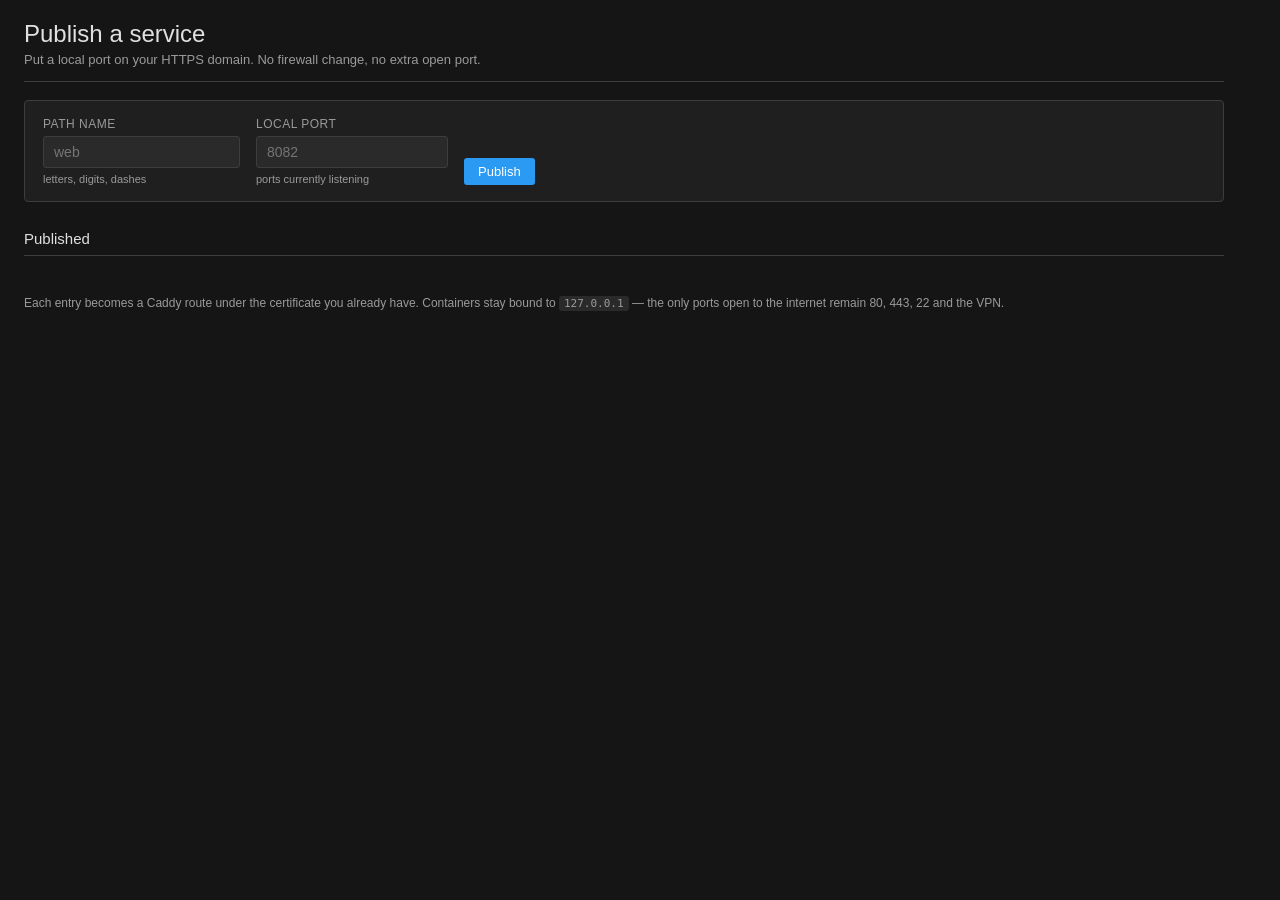
==== cockpit/publish.html @ 55631a29 "publish: expose local services on the domain without opening ports A container on 127.0.0.1:8082 was" ====
<!DOCTYPE html>
<html>
<head>
    <meta charset="utf-8">
    <title>Publish</title>
    <link rel="stylesheet" href="../base1/patternfly.css">
    <link rel="stylesheet" href="fleet.css">
    <script src="../base1/cockpit.js"></script>
</head>
<body>
<div class="fleet-wrap">

    <div class="fleet-head">
        <div>
            <h1>Publish a service</h1>
            <p class="sub">Put a local port on your HTTPS domain. No firewall change, no extra open port.</p>
        </div>
    </div>

    <div class="pub-form">
        <div class="f">
            <label for="name">Path name</label>
            <input id="name" type="text" placeholder="web" autocomplete="off">
            <span class="hint">letters, digits, dashes</span>
        </div>
        <div class="f">
            <label for="port">Local port</label>
            <input id="port" list="portlist" type="number" placeholder="8082" min="1" max="65535">
            <datalist id="portlist"></datalist>
            <span class="hint" id="porthint">ports currently listening</span>
        </div>
        <button id="add" class="btn">Publish</button>
    </div>

    <div id="preview" class="preview"></div>
    <div id="msg" class="error" hidden></div>

    <h2 class="sec">Published</h2>
    <div id="rows" class="rows"></div>

    <p class="foot">
        Each entry becomes a Caddy route under the certificate you already have.
        Containers stay bound to <code>127.0.0.1</code> &mdash; the only ports open
        to the internet remain 80, 443, 22 and the VPN.
    </p>
</div>
<script src="publish.js"></script>
</body>
</html>
---- cockpit/fleet.css ----
:root {
  --bg: #151515; --card: #1f1f1f; --line: #3d3d3d;
  --tx: #e0e0e0; --dim: #9a9a9a;
  --ok: #3e8635; --warn: #f0ab00; --bad: #c9190b; --accent: #2b9af3;
}
body { margin: 0; background: var(--bg); color: var(--tx);
       font-family: "RedHatText", "Open Sans", Helvetica, Arial, sans-serif; }
.fleet-wrap { padding: 20px 24px 40px; max-width: 1200px; }

.fleet-head { display: flex; justify-content: space-between; align-items: flex-end;
              flex-wrap: wrap; gap: 12px; border-bottom: 1px solid var(--line);
              padding-bottom: 14px; margin-bottom: 18px; }
h1 { font-size: 24px; font-weight: 500; margin: 0; }
.sub { margin: 4px 0 0; color: var(--dim); font-size: 13px; }
.fleet-actions { display: flex; align-items: center; gap: 12px; }
.updated { color: var(--dim); font-size: 12px; }
.btn { background: var(--accent); border: 0; color: #fff; padding: 6px 14px;
       border-radius: 3px; cursor: pointer; font-size: 13px; }
.btn:hover { filter: brightness(1.1); }
.btn:disabled { opacity: .5; cursor: default; }

.summary { display: flex; gap: 14px; flex-wrap: wrap; margin-bottom: 20px; }
.stat { background: var(--card); border: 1px solid var(--line); border-radius: 4px;
        padding: 12px 18px; min-width: 118px; }
.stat .n { font-size: 22px; font-weight: 500; }
.stat .l { font-size: 11px; color: var(--dim); text-transform: uppercase;
           letter-spacing: .5px; margin-top: 2px; }

.cards { display: grid; gap: 14px;
         grid-template-columns: repeat(auto-fill, minmax(330px, 1fr)); }
.card { background: var(--card); border: 1px solid var(--line);
        border-left: 3px solid var(--ok); border-radius: 4px; padding: 14px 16px; }
.card.off { border-left-color: var(--bad); opacity: .75; }

.card h2 { font-size: 16px; margin: 0 0 2px; font-weight: 500;
           display: flex; align-items: center; gap: 8px; }
.dot { width: 8px; height: 8px; border-radius: 50%; background: var(--ok); flex: none; }
.dot.bad { background: var(--bad); }
.meta { color: var(--dim); font-size: 11px; margin-bottom: 12px; }

.row { display: flex; align-items: center; gap: 10px; margin: 7px 0; font-size: 13px; }
.row .k { width: 46px; color: var(--dim); flex: none; }
.row .v { width: 42px; text-align: right; flex: none; font-variant-numeric: tabular-nums; }
.bar { flex: 1; height: 7px; background: #333; border-radius: 4px; overflow: hidden; }
.bar > span { display: block; height: 100%; background: var(--ok); transition: width .4s; }
.bar > span.warn { background: var(--warn); }
.bar > span.bad { background: var(--bad); }

.svcs { margin-top: 12px; padding-top: 10px; border-top: 1px solid var(--line);
        display: flex; gap: 8px; flex-wrap: wrap; }
.chip { font-size: 11px; padding: 2px 9px; border-radius: 10px;
        background: rgba(62,134,53,.18); color: #7ac142; border: 1px solid rgba(62,134,53,.4); }
.chip.bad { background: rgba(201,25,11,.18); color: #f56e6e; border-color: rgba(201,25,11,.4); }

.error { background: rgba(201,25,11,.15); border: 1px solid var(--bad);
         padding: 12px 14px; border-radius: 4px; margin-top: 16px;
         font-family: monospace; font-size: 12px; white-space: pre-wrap; }
.foot { color: var(--dim); font-size: 12px; margin-top: 26px; line-height: 1.6; }
code { background: #2a2a2a; padding: 1px 5px; border-radius: 3px; font-size: 11px; }
/* --- publish page --- */
.pub-form { display: flex; gap: 16px; align-items: flex-end; flex-wrap: wrap;
            background: var(--card); border: 1px solid var(--line);
            border-radius: 4px; padding: 16px 18px; }
.f { display: flex; flex-direction: column; gap: 5px; }
.f label { font-size: 12px; color: var(--dim); text-transform: uppercase; letter-spacing: .5px; }
.f input { background: #2a2a2a; border: 1px solid var(--line); color: var(--tx);
           padding: 7px 10px; border-radius: 3px; font-size: 14px; min-width: 170px; }
.f input:focus { outline: none; border-color: var(--accent); }
.hint { font-size: 11px; color: var(--dim); }
.btn.danger { background: transparent; border: 1px solid var(--bad); color: #f56e6e; }
.btn.danger:hover { background: rgba(201,25,11,.15); filter: none; }

.preview { margin: 14px 2px 0; font-family: monospace; font-size: 13px; color: var(--accent); }
.notice { background: rgba(43,154,243,.12); border: 1px solid var(--accent);
          padding: 10px 14px; border-radius: 4px; margin-top: 14px;
          font-family: monospace; font-size: 12px; white-space: pre-wrap; color: #9ed2ff; }
.sec { font-size: 15px; font-weight: 500; margin: 28px 0 12px;
       padding-bottom: 8px; border-bottom: 1px solid var(--line); }
.rows { display: flex; flex-direction: column; gap: 8px; }
.prow { display: flex; align-items: center; gap: 14px; background: var(--card);
        border: 1px solid var(--line); border-radius: 4px; padding: 11px 14px; flex-wrap: wrap; }
.pname { font-weight: 500; min-width: 110px; }
.ptarget { color: var(--dim); font-family: monospace; font-size: 12px; min-width: 150px; }
.purl { color: var(--accent); text-decoration: none; flex: 1; font-size: 13px;
        overflow-wrap: anywhere; }
.purl:hover { text-decoration: underline; }
.empty { color: var(--dim); font-size: 13px; padding: 10px 2px; }
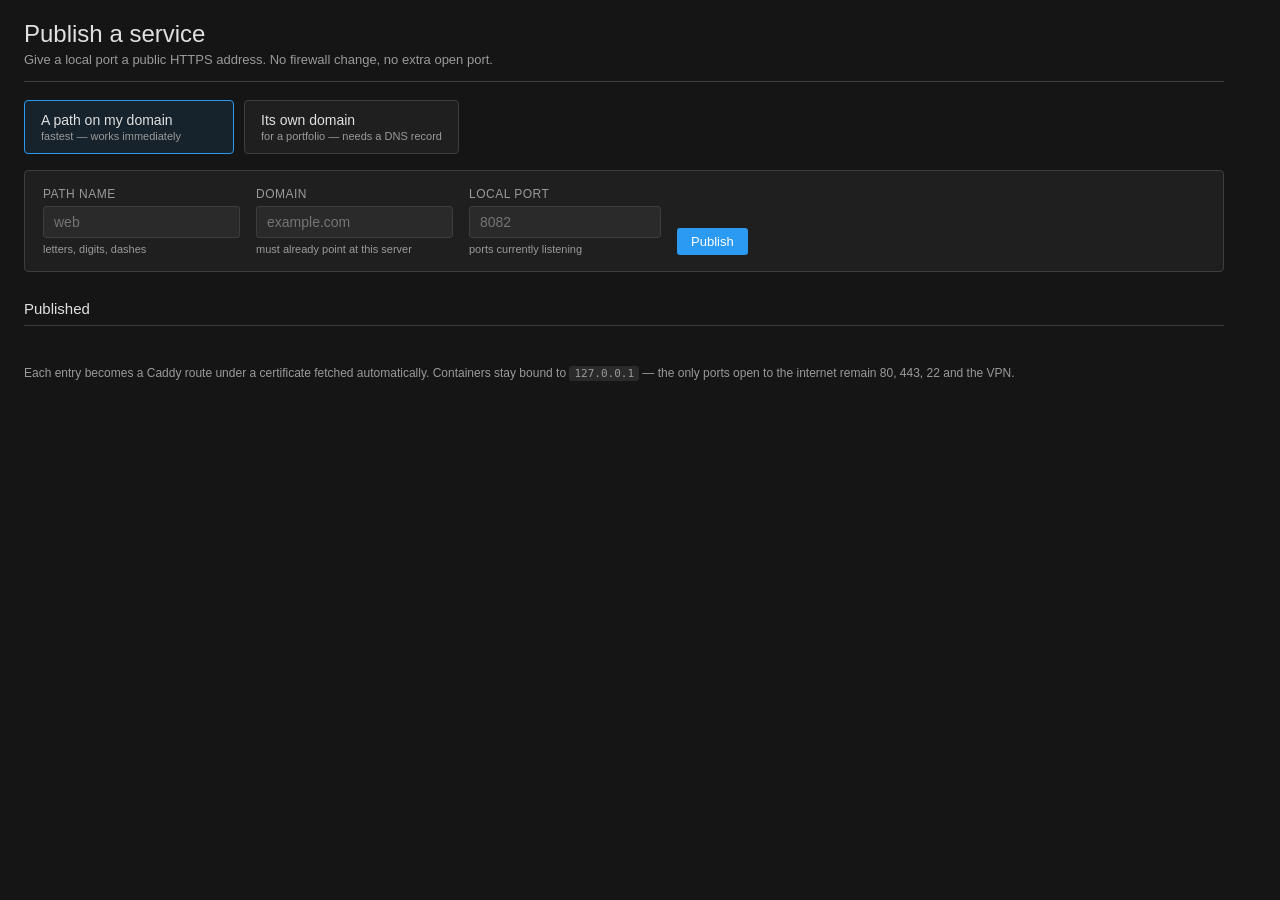
==== commit 549bcd3f: "publish UI: custom domains without touching the CLI Two-mode chooser: a path on the panel domain, or" ====
--- a/cockpit/publish.html
+++ b/cockpit/publish.html
@@ -13,35 +13,55 @@
     <div class="fleet-head">
         <div>
             <h1>Publish a service</h1>
-            <p class="sub">Put a local port on your HTTPS domain. No firewall change, no extra open port.</p>
+            <p class="sub">Give a local port a public HTTPS address. No firewall change, no extra open port.</p>
         </div>
     </div>
 
+    <div class="modes">
+        <button id="m-path" class="mode active" type="button">
+            <span class="mt">A path on my domain</span>
+            <span class="md">fastest &mdash; works immediately</span>
+        </button>
+        <button id="m-dom" class="mode" type="button">
+            <span class="mt">Its own domain</span>
+            <span class="md">for a portfolio &mdash; needs a DNS record</span>
+        </button>
+    </div>
+
     <div class="pub-form">
-        <div class="f">
+        <div class="f" id="f-name">
             <label for="name">Path name</label>
             <input id="name" type="text" placeholder="web" autocomplete="off">
             <span class="hint">letters, digits, dashes</span>
         </div>
+
+        <div class="f" id="f-dom" hidden>
+            <label for="domain">Domain</label>
+            <input id="domain" type="text" placeholder="example.com" autocomplete="off">
+            <span class="hint">must already point at this server</span>
+        </div>
+
         <div class="f">
             <label for="port">Local port</label>
             <input id="port" list="portlist" type="number" placeholder="8082" min="1" max="65535">
             <datalist id="portlist"></datalist>
             <span class="hint" id="porthint">ports currently listening</span>
         </div>
+
         <button id="add" class="btn">Publish</button>
     </div>
 
     <div id="preview" class="preview"></div>
+    <div id="dnshelp" class="dnshelp" hidden></div>
     <div id="msg" class="error" hidden></div>
 
     <h2 class="sec">Published</h2>
     <div id="rows" class="rows"></div>
 
     <p class="foot">
-        Each entry becomes a Caddy route under the certificate you already have.
-        Containers stay bound to <code>127.0.0.1</code> &mdash; the only ports open
-        to the internet remain 80, 443, 22 and the VPN.
+        Each entry becomes a Caddy route under a certificate fetched automatically.
+        Containers stay bound to <code>127.0.0.1</code> &mdash; the only ports open to
+        the internet remain 80, 443, 22 and the VPN.
     </p>
 </div>
 <script src="publish.js"></script>
--- a/cockpit/fleet.css
+++ b/cockpit/fleet.css
@@ -85,3 +85,25 @@
         overflow-wrap: anywhere; }
 .purl:hover { text-decoration: underline; }
 .empty { color: var(--dim); font-size: 13px; padding: 10px 2px; }
+
+/* --- publish: mode chooser + dns helper --- */
+.modes { display: flex; gap: 10px; margin-bottom: 16px; flex-wrap: wrap; }
+.mode { background: var(--card); border: 1px solid var(--line); border-radius: 4px;
+        padding: 11px 16px; cursor: pointer; text-align: left; color: var(--tx);
+        display: flex; flex-direction: column; gap: 2px; min-width: 210px; font: inherit; }
+.mode:hover { border-color: #5a5a5a; }
+.mode.active { border-color: var(--accent); background: rgba(43,154,243,.10); }
+.mode .mt { font-size: 14px; font-weight: 500; }
+.mode .md { font-size: 11px; color: var(--dim); }
+
+.dnshelp { background: var(--card); border: 1px solid var(--line); border-left: 3px solid var(--accent);
+           border-radius: 4px; padding: 14px 16px; margin-top: 14px; font-size: 13px; }
+.dnsrec { display: grid; grid-template-columns: 70px 70px 1fr; gap: 8px; padding: 5px 0; }
+.dnsrec:first-of-type { color: var(--dim); font-size: 11px; text-transform: uppercase;
+                        letter-spacing: .5px; border-bottom: 1px solid var(--line); }
+.dnsrec.mono { font-family: monospace; font-size: 13px; }
+.tip { color: var(--dim); font-size: 12px; margin: 10px 0 0; line-height: 1.5; }
+.tip b { color: var(--tx); font-weight: 500; }
+.tag { font-size: 10px; padding: 1px 7px; border-radius: 9px; vertical-align: middle;
+       background: rgba(43,154,243,.18); color: #7dc3f7; border: 1px solid rgba(43,154,243,.4); }
+.tag.alt { background: rgba(150,150,150,.15); color: var(--dim); border-color: var(--line); }
